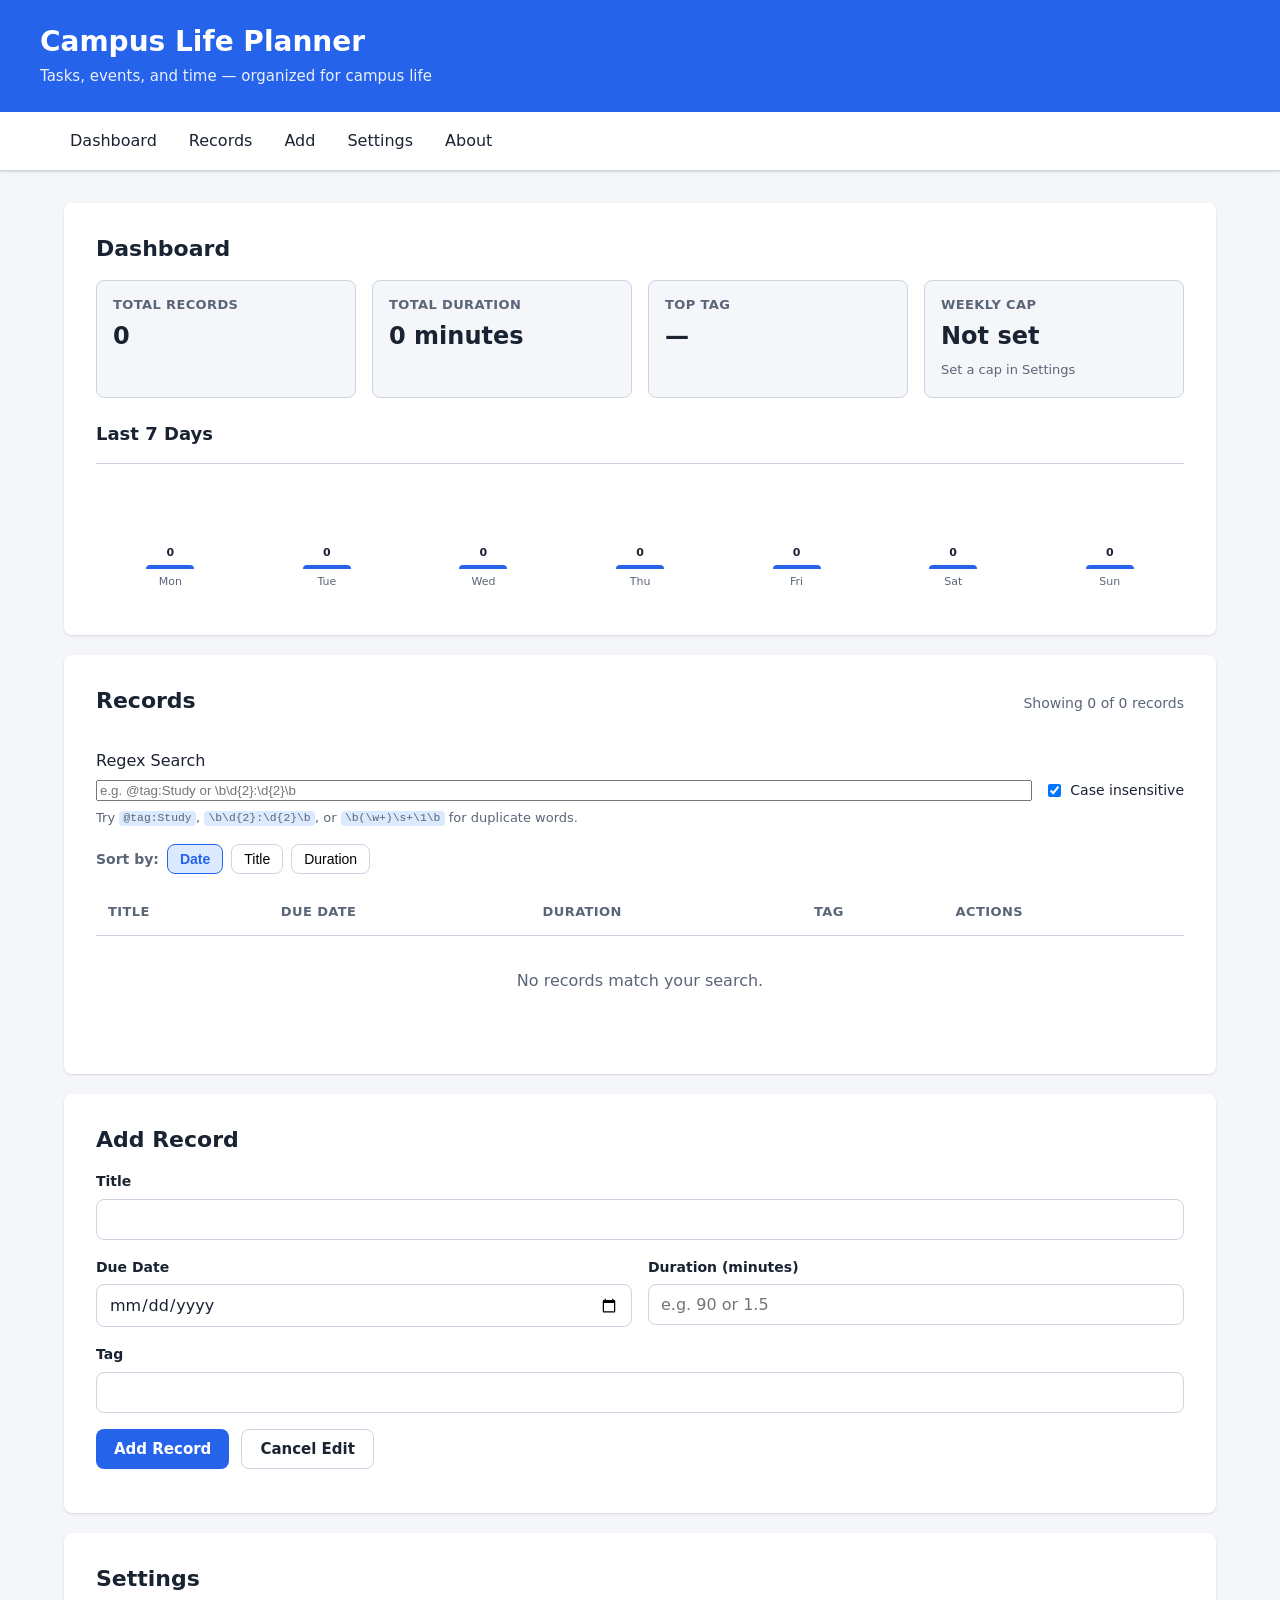
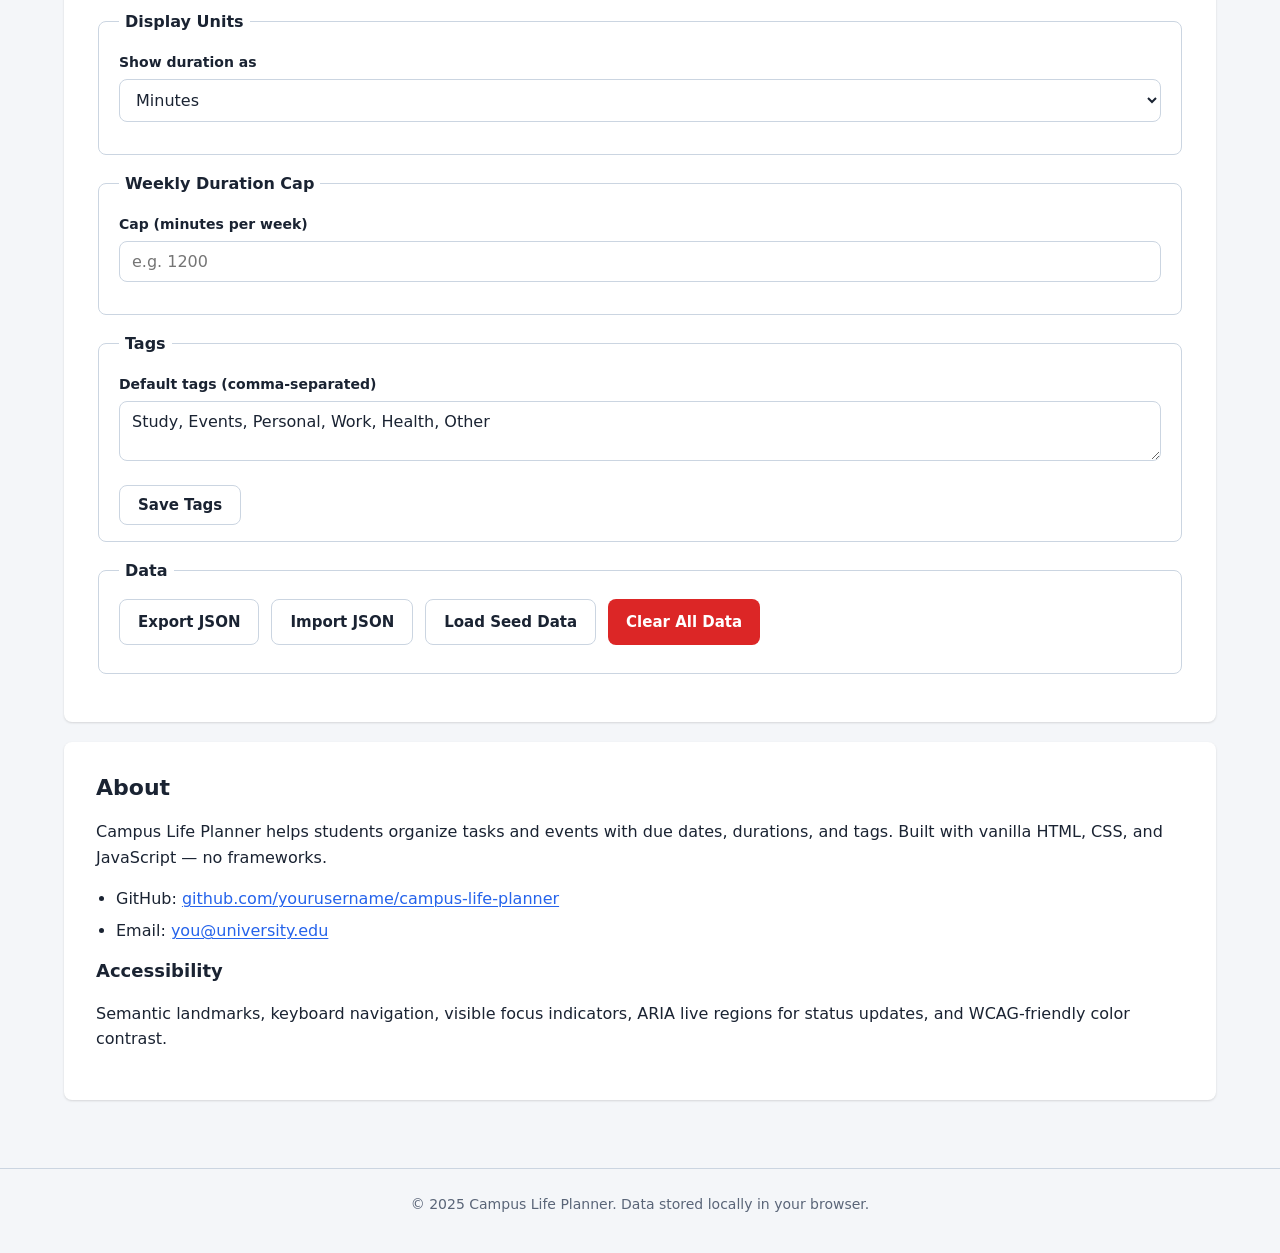
==== index.html @ 88c3aca9 "CAmpus life planner interface" ====
<!DOCTYPE html>
<html lang="en">
<head>
  <meta charset="UTF-8">
  <meta name="viewport" content="width=device-width, initial-scale=1.0">
  <meta name="description" content="Campus Life Planner — manage tasks and events with durations, tags, and smart search.">
  <title>Campus Life Planner</title>
  <link rel="stylesheet" href="styles/base.css">
  <link rel="stylesheet" href="styles/layout.css">
  <link rel="stylesheet" href="styles/components.css">
  <link rel="stylesheet" href="styles/animations.css">
</head>
<body>
  <a class="skip-link" href="#main">Skip to content</a>

  <header class="site-header">
    <div class="header-inner">
      <h1 class="site-title">Campus Life Planner</h1>
      <p class="site-tagline">Tasks, events, and time — organized for campus life</p>
    </div>
  </header>

  <nav class="site-nav" aria-label="Main navigation">
    <ul class="nav-list">
      <li><a href="#dashboard">Dashboard</a></li>
      <li><a href="#records">Records</a></li>
      <li><a href="#add-form">Add</a></li>
      <li><a href="#settings">Settings</a></li>
      <li><a href="#about">About</a></li>
    </ul>
  </nav>

  <main id="main">
    <section id="dashboard" class="section" aria-labelledby="dash-heading">
      <h2 id="dash-heading">Dashboard</h2>
      <div class="stats-grid" id="stats-grid">
        <article class="stat-card" aria-labelledby="stat-total-label">
          <h3 id="stat-total-label" class="stat-label">Total Records</h3>
          <p class="stat-value" id="stat-total">0</p>
        </article>
        <article class="stat-card" aria-labelledby="stat-duration-label">
          <h3 id="stat-duration-label" class="stat-label">Total Duration</h3>
          <p class="stat-value" id="stat-duration">0 min</p>
        </article>
        <article class="stat-card" aria-labelledby="stat-top-tag-label">
          <h3 id="stat-top-tag-label" class="stat-label">Top Tag</h3>
          <p class="stat-value" id="stat-top-tag">—</p>
        </article>
        <article class="stat-card stat-card--cap" id="stat-cap-card" aria-labelledby="stat-cap-label">
          <h3 id="stat-cap-label" class="stat-label">Weekly Cap</h3>
          <p class="stat-value" id="stat-cap-display">—</p>
          <p class="stat-sub" id="stat-cap-remaining"></p>
        </article>
      </div>

      <div class="trend-section">
        <h3 id="trend-heading">Last 7 Days</h3>
        <div
          class="trend-chart"
          id="trend-chart"
          role="img"
          aria-labelledby="trend-heading"
          aria-describedby="trend-desc"
        ></div>
        <p id="trend-desc" class="visually-hidden">Bar chart showing total planned duration per day for the last seven days.</p>
      </div>
    </section>

    <section id="records" class="section" aria-labelledby="records-heading">
      <div class="section-header">
        <h2 id="records-heading">Records</h2>
        <p class="section-desc" id="records-count">Showing 0 records</p>
      </div>

      <div class="search-bar">
        <label for="search-pattern">Regex Search</label>
        <div class="search-controls">
          <input
            type="text"
            id="search-pattern"
            name="search-pattern"
            placeholder="e.g. @tag:Study or \b\d{2}:\d{2}\b"
            aria-describedby="search-help search-error"
            autocomplete="off"
          >
          <label class="checkbox-label">
            <input type="checkbox" id="search-case-insensitive" checked>
            Case insensitive
          </label>
        </div>
        <p id="search-help" class="help-text">
          Try <code>@tag:Study</code>, <code>\b\d{2}:\d{2}\b</code>, or <code>\b(\w+)\s+\1\b</code> for duplicate words.
        </p>
        <p id="search-error" class="error-text" role="alert" aria-live="polite" hidden></p>
      </div>

      <div class="sort-bar" role="group" aria-label="Sort records">
        <span class="sort-label">Sort by:</span>
        <button type="button" class="sort-btn" data-sort="dueDate" aria-pressed="true">Date</button>
        <button type="button" class="sort-btn" data-sort="title" aria-pressed="false">Title</button>
        <button type="button" class="sort-btn" data-sort="duration" aria-pressed="false">Duration</button>
      </div>

      <div class="table-wrapper" aria-live="polite" aria-relevant="additions removals">
        <table class="records-table" id="records-table">
          <caption class="visually-hidden">Campus life planner records</caption>
          <thead>
            <tr>
              <th scope="col">Title</th>
              <th scope="col">Due Date</th>
              <th scope="col">Duration</th>
              <th scope="col">Tag</th>
              <th scope="col">Actions</th>
            </tr>
          </thead>
          <tbody id="records-tbody"></tbody>
        </table>
      </div>

      <div class="records-cards" id="records-cards" aria-live="polite"></div>
      <p id="empty-records" class="empty-state" hidden>No records match your search.</p>
    </section>

    <section id="add-form" class="section" aria-labelledby="form-heading">
      <h2 id="form-heading">Add Record</h2>
      <form id="record-form" novalidate>
        <input type="hidden" id="edit-id" name="edit-id" value="">

        <div class="form-group">
          <label for="title">Title</label>
          <input type="text" id="title" name="title" required maxlength="120" autocomplete="off">
          <p class="error-text field-error" id="title-error" role="alert" hidden></p>
        </div>

        <div class="form-row">
          <div class="form-group">
            <label for="dueDate">Due Date</label>
            <input type="date" id="dueDate" name="dueDate" required>
            <p class="error-text field-error" id="dueDate-error" role="alert" hidden></p>
          </div>

          <div class="form-group">
            <label for="duration">Duration (<span id="duration-unit-label">minutes</span>)</label>
            <input type="text" id="duration" name="duration" inputmode="decimal" required placeholder="e.g. 90 or 1.5">
            <p class="error-text field-error" id="duration-error" role="alert" hidden></p>
          </div>
        </div>

        <div class="form-group">
          <label for="tag">Tag</label>
          <input type="text" id="tag" name="tag" list="tag-suggestions" required autocomplete="off">
          <datalist id="tag-suggestions"></datalist>
          <p class="error-text field-error" id="tag-error" role="alert" hidden></p>
        </div>

        <div class="form-actions">
          <button type="submit" class="btn btn-primary" id="submit-btn">Add Record</button>
          <button type="button" class="btn btn-secondary" id="cancel-edit-btn" hidden>Cancel Edit</button>
        </div>
        <p id="form-status" class="status-text" role="status" aria-live="polite"></p>
      </form>
    </section>

    <section id="settings" class="section" aria-labelledby="settings-heading">
      <h2 id="settings-heading">Settings</h2>

      <fieldset class="settings-group">
        <legend>Display Units</legend>
        <div class="form-group">
          <label for="display-unit">Show duration as</label>
          <select id="display-unit" name="display-unit">
            <option value="minutes">Minutes</option>
            <option value="hours">Hours</option>
          </select>
        </div>
      </fieldset>

      <fieldset class="settings-group">
        <legend>Weekly Duration Cap</legend>
        <div class="form-group">
          <label for="weekly-cap">Cap (<span id="cap-unit-label">minutes</span> per week)</label>
          <input type="text" id="weekly-cap" name="weekly-cap" inputmode="decimal" placeholder="e.g. 1200">
          <p class="error-text field-error" id="cap-error" role="alert" hidden></p>
        </div>
      </fieldset>

      <fieldset class="settings-group">
        <legend>Tags</legend>
        <div class="form-group">
          <label for="custom-tags">Default tags (comma-separated)</label>
          <textarea id="custom-tags" name="custom-tags" rows="2"></textarea>
        </div>
        <button type="button" class="btn btn-secondary" id="save-tags-btn">Save Tags</button>
      </fieldset>

      <fieldset class="settings-group">
        <legend>Data</legend>
        <div class="data-actions">
          <button type="button" class="btn btn-secondary" id="export-btn">Export JSON</button>
          <label class="btn btn-secondary file-label" for="import-file">Import JSON</label>
          <input type="file" id="import-file" accept=".json,application/json" class="visually-hidden">
          <button type="button" class="btn btn-secondary" id="load-seed-btn">Load Seed Data</button>
          <button type="button" class="btn btn-danger" id="clear-data-btn">Clear All Data</button>
        </div>
        <p id="settings-status" class="status-text" role="status" aria-live="polite"></p>
      </fieldset>
    </section>

    <section id="about" class="section" aria-labelledby="about-heading">
      <h2 id="about-heading">About</h2>
      <p>
        Campus Life Planner helps students organize tasks and events with due dates,
        durations, and tags. Built with vanilla HTML, CSS, and JavaScript — no frameworks.
      </p>
      <ul class="about-links">
        <li>GitHub: <a href="https://github.com/yourusername/campus-life-planner" rel="noopener noreferrer">github.com/yourusername/campus-life-planner</a></li>
        <li>Email: <a href="mailto:you@university.edu">you@university.edu</a></li>
      </ul>
      <h3>Accessibility</h3>
      <p>
        Semantic landmarks, keyboard navigation, visible focus indicators,
        ARIA live regions for status updates, and WCAG-friendly color contrast.
      </p>
    </section>
  </main>

  <footer class="site-footer">
    <p>&copy; 2025 Campus Life Planner. Data stored locally in your browser.</p>
  </footer>

  <div id="live-polite" class="sr-live" aria-live="polite" aria-atomic="true"></div>
  <div id="live-assertive" class="sr-live" aria-live="assertive" aria-atomic="true"></div>

  <script type="module" src="scripts/main.js"></script>
</body>
</html>
---- styles/base.css ----
*,
*::before,
*::after {
  box-sizing: border-box;
}

:root {
  --color-bg: #f4f6f9;
  --color-surface: #ffffff;
  --color-surface-hover: #eef1f6;
  --color-text: #1a2332;
  --color-text-muted: #5a6578;
  --color-primary: #2563eb;
  --color-primary-hover: #1d4ed8;
  --color-primary-light: #dbeafe;
  --color-danger: #dc2626;
  --color-danger-hover: #b91c1c;
  --color-success: #059669;
  --color-warning: #d97706;
  --color-border: #cbd5e1;
  --color-focus: #2563eb;
  --color-mark-bg: #fef08a;
  --color-mark-text: #1a2332;
  --font-sans: system-ui, -apple-system, "Segoe UI", Roboto, "Helvetica Neue", Arial, sans-serif;
  --font-mono: ui-monospace, "Cascadia Code", "Source Code Pro", Menlo, monospace;
  --radius: 8px;
  --shadow: 0 1px 3px rgba(0, 0, 0, 0.08), 0 1px 2px rgba(0, 0, 0, 0.06);
  --shadow-md: 0 4px 12px rgba(0, 0, 0, 0.1);
  --transition: 0.2s ease;
  --max-width: 1200px;
}

html {
  scroll-behavior: smooth;
}

body {
  margin: 0;
  font-family: var(--font-sans);
  font-size: 1rem;
  line-height: 1.6;
  color: var(--color-text);
  background: var(--color-bg);
}

h1, h2, h3, h4 {
  line-height: 1.3;
  margin-top: 0;
}

h1 { font-size: 1.75rem; }
h2 { font-size: 1.375rem; margin-bottom: 1rem; }
h3 { font-size: 1.125rem; }

p { margin-top: 0; }

a {
  color: var(--color-primary);
  text-decoration-thickness: 1px;
  text-underline-offset: 2px;
}

a:hover {
  color: var(--color-primary-hover);
}

code {
  font-family: var(--font-mono);
  font-size: 0.875em;
  background: var(--color-primary-light);
  padding: 0.125em 0.375em;
  border-radius: 4px;
}

.visually-hidden,
.sr-live:not(:empty) {
  position: absolute;
  width: 1px;
  height: 1px;
  padding: 0;
  margin: -1px;
  overflow: hidden;
  clip: rect(0, 0, 0, 0);
  white-space: nowrap;
  border: 0;
}

.skip-link {
  position: absolute;
  top: -100%;
  left: 1rem;
  z-index: 1000;
  padding: 0.75rem 1.25rem;
  background: var(--color-primary);
  color: #fff;
  font-weight: 600;
  border-radius: var(--radius);
  text-decoration: none;
}

.skip-link:focus {
  top: 1rem;
  outline: 3px solid var(--color-focus);
  outline-offset: 2px;
}

:focus-visible {
  outline: 3px solid var(--color-focus);
  outline-offset: 2px;
}

:focus:not(:focus-visible) {
  outline: none;
}

mark {
  background: var(--color-mark-bg);
  color: var(--color-mark-text);
  padding: 0.1em 0.2em;
  border-radius: 2px;
  font-weight: 600;
}
---- styles/layout.css ----
.site-header {
  background: var(--color-primary);
  color: #fff;
  padding: 1.25rem 1rem;
}

.header-inner {
  max-width: var(--max-width);
  margin: 0 auto;
}

.site-title {
  margin: 0;
  font-size: 1.5rem;
}

.site-tagline {
  margin: 0.25rem 0 0;
  opacity: 0.9;
  font-size: 0.9375rem;
}

.site-nav {
  background: var(--color-surface);
  border-bottom: 1px solid var(--color-border);
  position: sticky;
  top: 0;
  z-index: 100;
  box-shadow: var(--shadow);
}

.nav-list {
  display: flex;
  flex-wrap: wrap;
  gap: 0.25rem;
  list-style: none;
  margin: 0 auto;
  padding: 0.5rem 1rem;
  max-width: var(--max-width);
}

.nav-list a {
  display: block;
  padding: 0.5rem 0.875rem;
  color: var(--color-text);
  text-decoration: none;
  border-radius: var(--radius);
  font-weight: 500;
  transition: background var(--transition);
}

.nav-list a:hover,
.nav-list a:focus-visible {
  background: var(--color-surface-hover);
  color: var(--color-primary);
}

main {
  max-width: var(--max-width);
  margin: 0 auto;
  padding: 1rem;
}

.section {
  background: var(--color-surface);
  border-radius: var(--radius);
  padding: 1.25rem;
  margin-bottom: 1.25rem;
  box-shadow: var(--shadow);
}

.section-header {
  display: flex;
  flex-wrap: wrap;
  align-items: baseline;
  justify-content: space-between;
  gap: 0.5rem;
  margin-bottom: 1rem;
}

.section-desc {
  color: var(--color-text-muted);
  font-size: 0.875rem;
  margin: 0;
}

.site-footer {
  text-align: center;
  padding: 1.5rem 1rem;
  color: var(--color-text-muted);
  font-size: 0.875rem;
  border-top: 1px solid var(--color-border);
  margin-top: 1rem;
}

.table-wrapper {
  display: none;
  overflow-x: auto;
}

.records-cards {
  display: flex;
  flex-direction: column;
  gap: 0.75rem;
}

.stats-grid {
  display: grid;
  grid-template-columns: 1fr 1fr;
  gap: 0.75rem;
  margin-bottom: 1.5rem;
}

.form-row {
  display: flex;
  flex-direction: column;
  gap: 1rem;
}

@media (min-width: 768px) {
  h1 { font-size: 2rem; }

  .site-header {
    padding: 1.5rem;
  }

  main {
    padding: 1.5rem;
  }

  .section {
    padding: 1.5rem;
  }

  .stats-grid {
    grid-template-columns: repeat(4, 1fr);
  }

  .form-row {
    flex-direction: row;
  }

  .form-row .form-group {
    flex: 1;
  }

  .table-wrapper {
    display: block;
  }

  .records-cards {
    display: none;
  }
}

@media (min-width: 1024px) {
  .site-title {
    font-size: 1.75rem;
  }

  main {
    padding: 2rem 1.5rem;
  }

  .section {
    padding: 2rem;
  }

  .stats-grid {
    gap: 1rem;
  }
}
---- styles/components.css ----
/* Stats */
.stat-card {
  background: var(--color-bg);
  border: 1px solid var(--color-border);
  border-radius: var(--radius);
  padding: 1rem;
}

.stat-label {
  font-size: 0.8125rem;
  font-weight: 600;
  color: var(--color-text-muted);
  text-transform: uppercase;
  letter-spacing: 0.03em;
  margin: 0 0 0.25rem;
}

.stat-value {
  font-size: 1.5rem;
  font-weight: 700;
  margin: 0;
  color: var(--color-text);
}

.stat-sub {
  font-size: 0.8125rem;
  color: var(--color-text-muted);
  margin: 0.25rem 0 0;
}

.stat-card--cap.cap-ok .stat-value {
  color: var(--color-success);
}

.stat-card--cap.cap-warn .stat-value {
  color: var(--color-warning);
}

.stat-card--cap.cap-exceeded .stat-value {
  color: var(--color-danger);
}

/* Trend chart */
.trend-section {
  margin-top: 0.5rem;
}

.trend-chart {
  display: flex;
  align-items: flex-end;
  gap: 0.5rem;
  height: 140px;
  padding: 0.75rem 0;
  border-top: 1px solid var(--color-border);
}

.trend-bar-wrap {
  flex: 1;
  display: flex;
  flex-direction: column;
  align-items: center;
  gap: 0.25rem;
  min-width: 0;
}

.trend-bar {
  width: 100%;
  max-width: 48px;
  background: var(--color-primary);
  border-radius: 4px 4px 0 0;
  min-height: 4px;
  transition: height 0.4s ease;
}

.trend-label {
  font-size: 0.6875rem;
  color: var(--color-text-muted);
  text-align: center;
}

.trend-value {
  font-size: 0.6875rem;
  font-weight: 600;
  color: var(--color-text);
}

/* Search & sort */
.search-bar {
  margin-bottom: 1rem;
}

.search-controls {
  display: flex;
  flex-wrap: wrap;
  gap: 0.75rem;
  align-items: center;
  margin-top: 0.375rem;
}

.search-controls input[type="text"] {
  flex: 1;
  min-width: 200px;
}

.checkbox-label {
  display: flex;
  align-items: center;
  gap: 0.375rem;
  font-size: 0.875rem;
  cursor: pointer;
}

.help-text {
  font-size: 0.8125rem;
  color: var(--color-text-muted);
  margin: 0.375rem 0 0;
}

.sort-bar {
  display: flex;
  flex-wrap: wrap;
  align-items: center;
  gap: 0.5rem;
  margin-bottom: 1rem;
}

.sort-label {
  font-size: 0.875rem;
  font-weight: 600;
  color: var(--color-text-muted);
}

.sort-btn {
  padding: 0.375rem 0.75rem;
  border: 1px solid var(--color-border);
  background: var(--color-surface);
  border-radius: var(--radius);
  font-size: 0.875rem;
  cursor: pointer;
  transition: background var(--transition), border-color var(--transition);
}

.sort-btn:hover {
  background: var(--color-surface-hover);
}

.sort-btn[aria-pressed="true"] {
  background: var(--color-primary-light);
  border-color: var(--color-primary);
  color: var(--color-primary);
  font-weight: 600;
}

/* Table */
.records-table {
  width: 100%;
  border-collapse: collapse;
  font-size: 0.9375rem;
}

.records-table th,
.records-table td {
  padding: 0.75rem;
  text-align: left;
  border-bottom: 1px solid var(--color-border);
}

.records-table th {
  font-weight: 600;
  color: var(--color-text-muted);
  font-size: 0.8125rem;
  text-transform: uppercase;
  letter-spacing: 0.03em;
}

.record-row {
  transition: background-color var(--transition);
}

.record-row:hover {
  background: var(--color-surface-hover);
}

.record-row.is-editing {
  background: var(--color-primary-light);
}

.tag-badge {
  display: inline-block;
  padding: 0.125rem 0.5rem;
  background: var(--color-primary-light);
  color: var(--color-primary);
  border-radius: 999px;
  font-size: 0.8125rem;
  font-weight: 600;
}

/* Cards (mobile) */
.record-card {
  border: 1px solid var(--color-border);
  border-radius: var(--radius);
  padding: 1rem;
  background: var(--color-bg);
}

.record-card-header {
  display: flex;
  justify-content: space-between;
  align-items: flex-start;
  gap: 0.5rem;
  margin-bottom: 0.5rem;
}

.record-card-title {
  font-weight: 600;
  margin: 0;
  font-size: 1rem;
}

.record-card-meta {
  font-size: 0.875rem;
  color: var(--color-text-muted);
  margin: 0.25rem 0;
}

.record-card-actions {
  display: flex;
  gap: 0.5rem;
  margin-top: 0.75rem;
}

.empty-state {
  text-align: center;
  color: var(--color-text-muted);
  padding: 2rem 1rem;
}

/* Forms */
.form-group {
  margin-bottom: 1rem;
}

.form-group label {
  display: block;
  font-weight: 600;
  font-size: 0.875rem;
  margin-bottom: 0.375rem;
}

.form-group input,
.form-group select,
.form-group textarea {
  width: 100%;
  padding: 0.625rem 0.75rem;
  border: 1px solid var(--color-border);
  border-radius: var(--radius);
  font-family: inherit;
  font-size: 1rem;
  background: var(--color-surface);
  color: var(--color-text);
  transition: border-color var(--transition);
}

.form-group input:focus,
.form-group select:focus,
.form-group textarea:focus {
  border-color: var(--color-primary);
}

.form-group input[aria-invalid="true"],
.form-group textarea[aria-invalid="true"] {
  border-color: var(--color-danger);
}

.form-actions {
  display: flex;
  flex-wrap: wrap;
  gap: 0.75rem;
}

fieldset.settings-group {
  border: 1px solid var(--color-border);
  border-radius: var(--radius);
  padding: 1rem 1.25rem;
  margin-bottom: 1rem;
}

fieldset.settings-group legend {
  font-weight: 600;
  padding: 0 0.375rem;
}

.data-actions {
  display: flex;
  flex-wrap: wrap;
  gap: 0.75rem;
}

/* Buttons */
.btn {
  display: inline-flex;
  align-items: center;
  justify-content: center;
  padding: 0.625rem 1.125rem;
  border: none;
  border-radius: var(--radius);
  font-family: inherit;
  font-size: 0.9375rem;
  font-weight: 600;
  cursor: pointer;
  transition: background var(--transition), transform 0.1s ease;
}

.btn:active {
  transform: scale(0.98);
}

.btn-primary {
  background: var(--color-primary);
  color: #fff;
}

.btn-primary:hover {
  background: var(--color-primary-hover);
}

.btn-secondary {
  background: var(--color-surface);
  color: var(--color-text);
  border: 1px solid var(--color-border);
}

.btn-secondary:hover {
  background: var(--color-surface-hover);
}

.btn-danger {
  background: var(--color-danger);
  color: #fff;
}

.btn-danger:hover {
  background: var(--color-danger-hover);
}

.btn-sm {
  padding: 0.375rem 0.75rem;
  font-size: 0.8125rem;
}

.file-label {
  cursor: pointer;
}

/* Messages */
.error-text {
  color: var(--color-danger);
  font-size: 0.8125rem;
  margin: 0.375rem 0 0;
}

.status-text {
  color: var(--color-success);
  font-size: 0.875rem;
  margin: 0.75rem 0 0;
}

.about-links {
  padding-left: 1.25rem;
}

.about-links li {
  margin-bottom: 0.375rem;
}
---- styles/animations.css ----
@keyframes fadeIn {
  from {
    opacity: 0;
    transform: translateY(-4px);
  }
  to {
    opacity: 1;
    transform: translateY(0);
  }
}

@keyframes pulse {
  0%, 100% {
    transform: scale(1);
  }
  50% {
    transform: scale(1.03);
  }
}

.record-row.is-new,
.record-card.is-new {
  animation: fadeIn 0.35s ease;
}

.stat-card--cap.cap-exceeded {
  animation: pulse 0.6s ease;
}

.trend-bar {
  transition: height 0.4s ease, background-color var(--transition);
}

.trend-bar:hover {
  background: var(--color-primary-hover);
}

.btn {
  transition: background var(--transition), transform 0.1s ease, box-shadow var(--transition);
}

.btn-primary:focus-visible {
  box-shadow: 0 0 0 3px var(--color-primary-light);
}
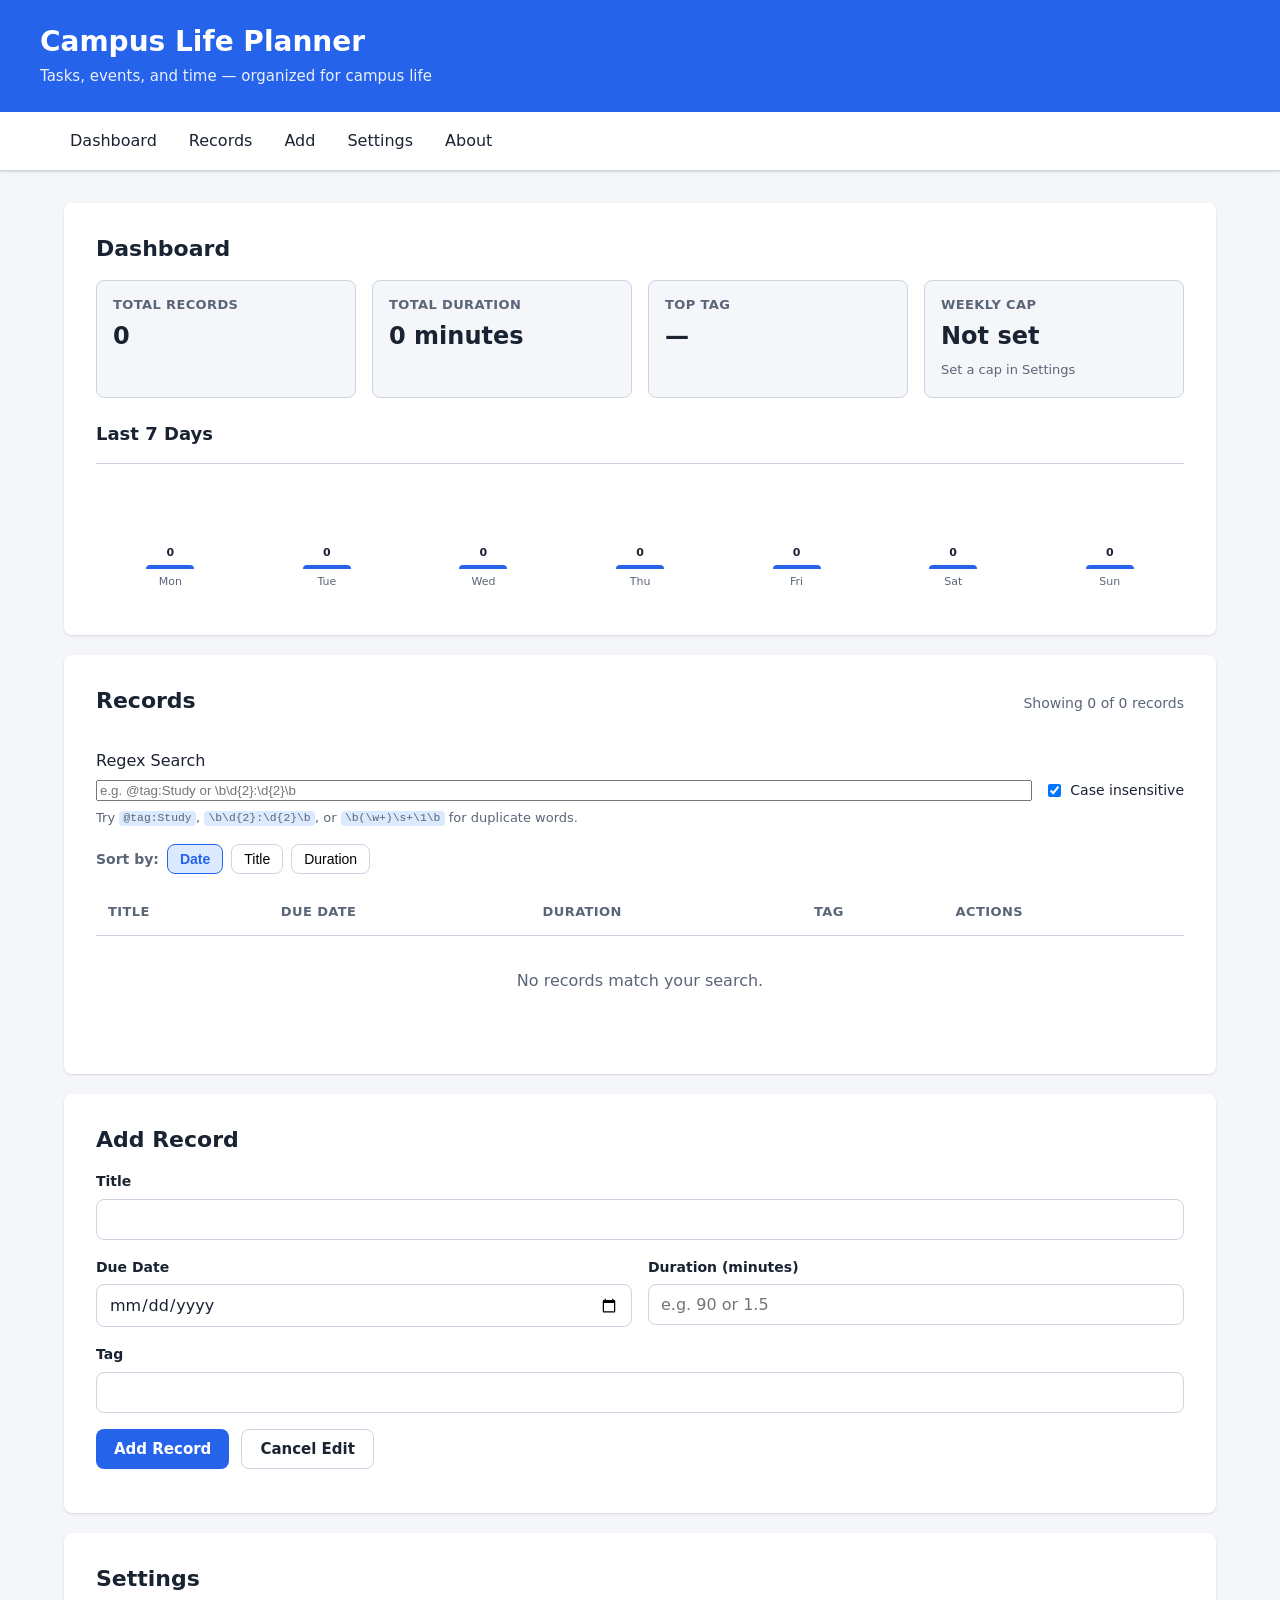
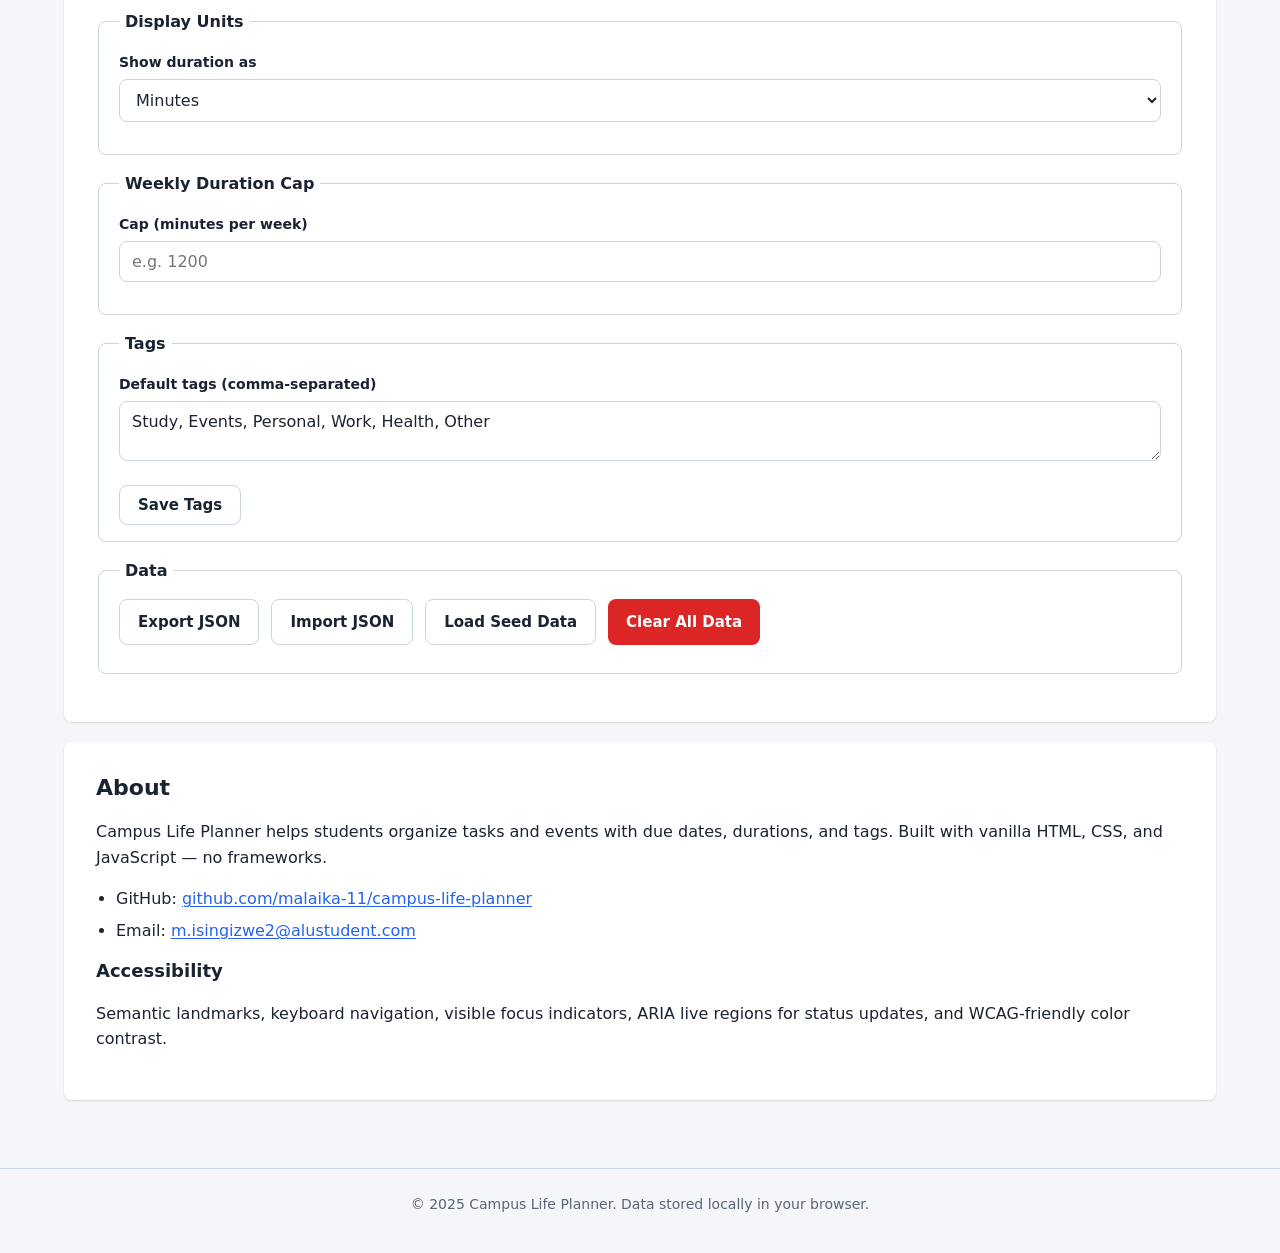
==== commit ff40b072: "About section updated" ====
--- a/index.html
+++ b/index.html
@@ -213,8 +213,8 @@
         durations, and tags. Built with vanilla HTML, CSS, and JavaScript — no frameworks.
       </p>
       <ul class="about-links">
-        <li>GitHub: <a href="https://github.com/yourusername/campus-life-planner" rel="noopener noreferrer">github.com/yourusername/campus-life-planner</a></li>
-        <li>Email: <a href="mailto:you@university.edu">you@university.edu</a></li>
+        <li>GitHub: <a href="https://github.com/malaika-11/Campus-Life-Planner.git" rel="noopener noreferrer">github.com/malaika-11/campus-life-planner</a></li>
+        <li>Email: <a href="mailto:you@university.edu">m.isingizwe2@alustudent.com</a></li>
       </ul>
       <h3>Accessibility</h3>
       <p>
